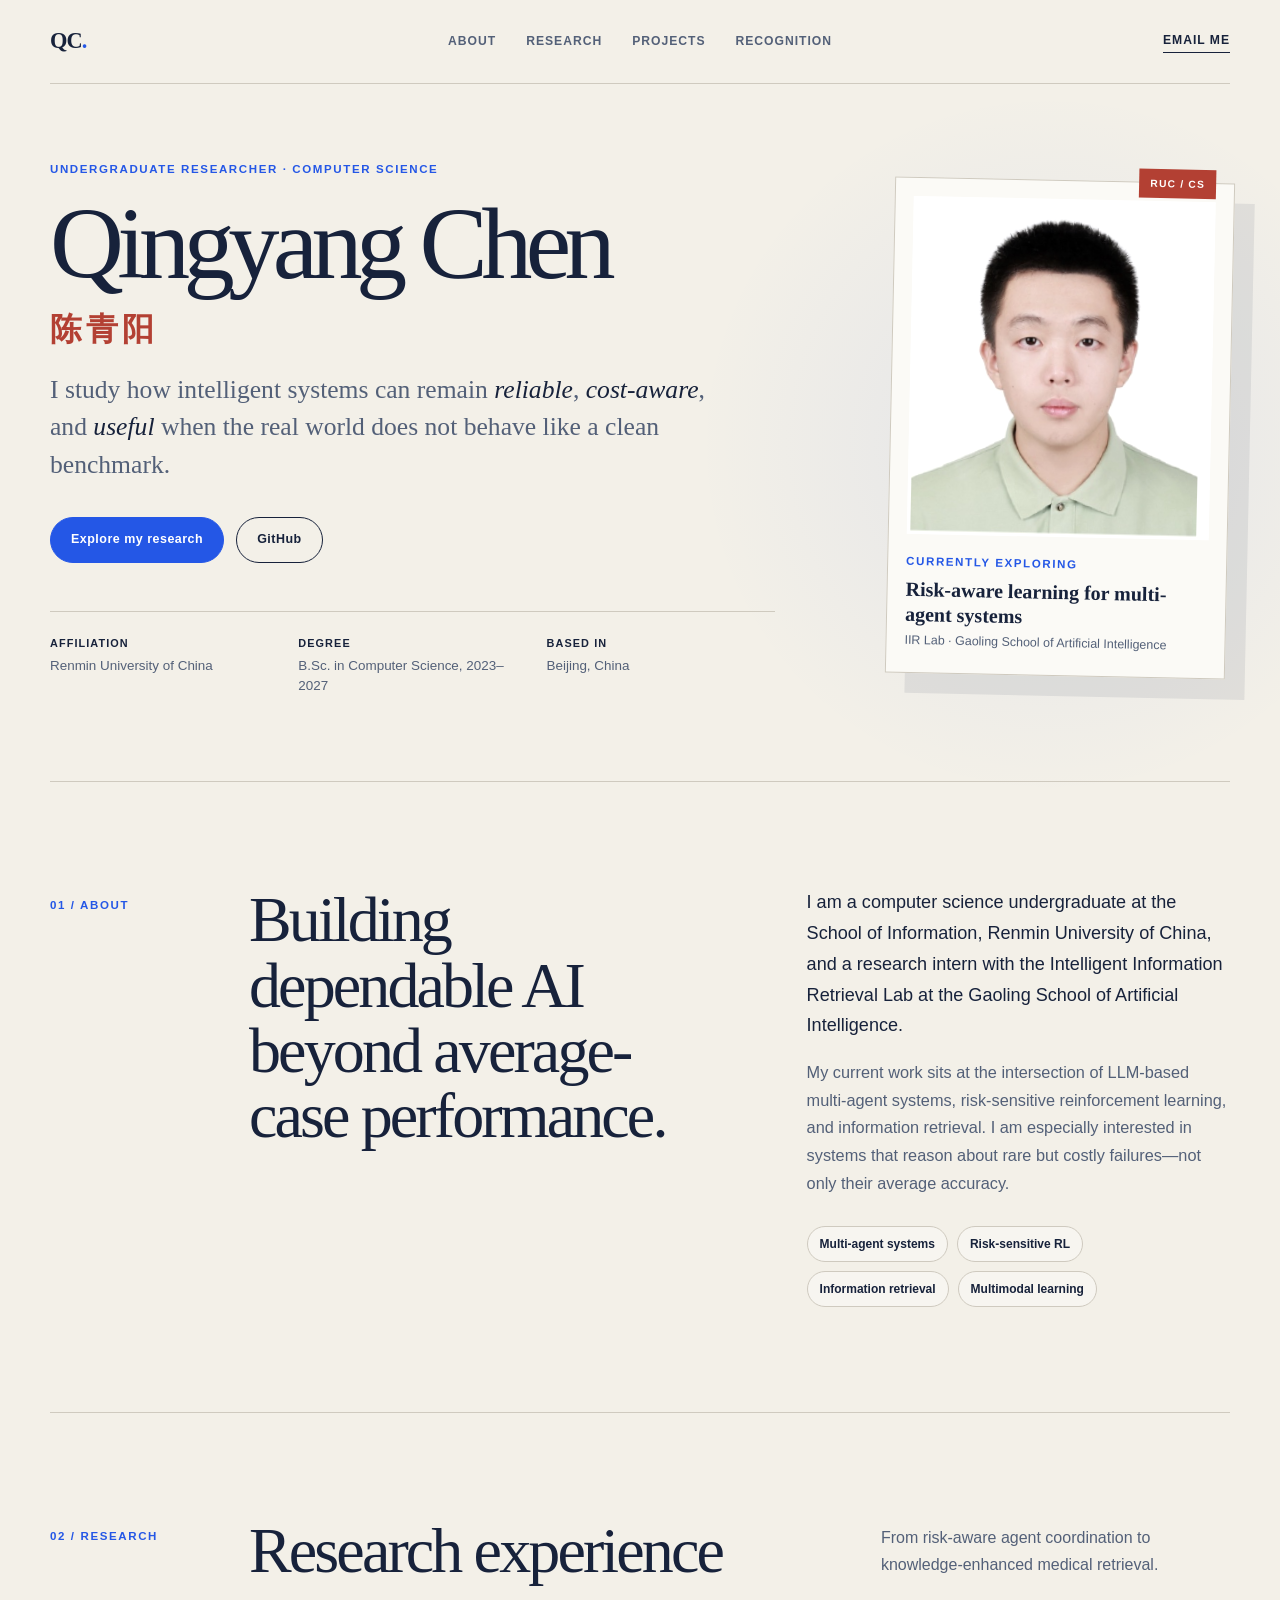
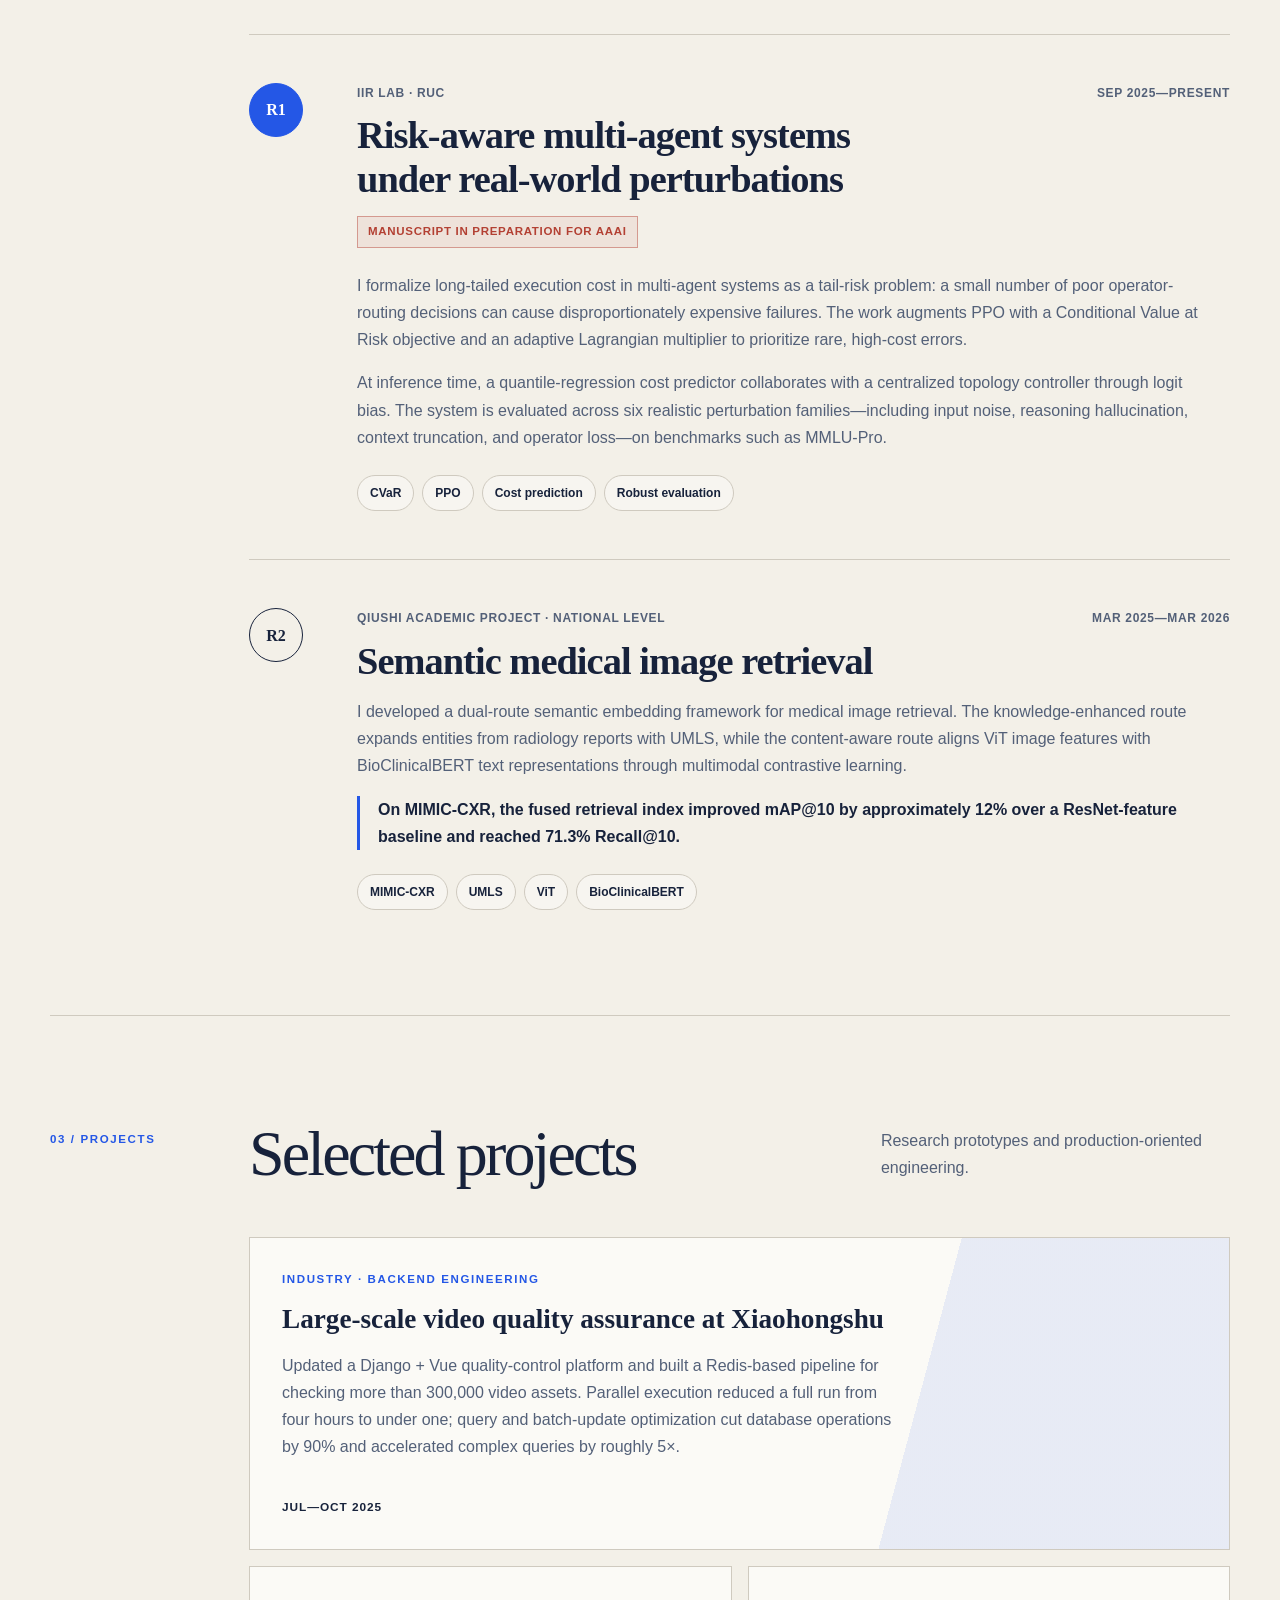
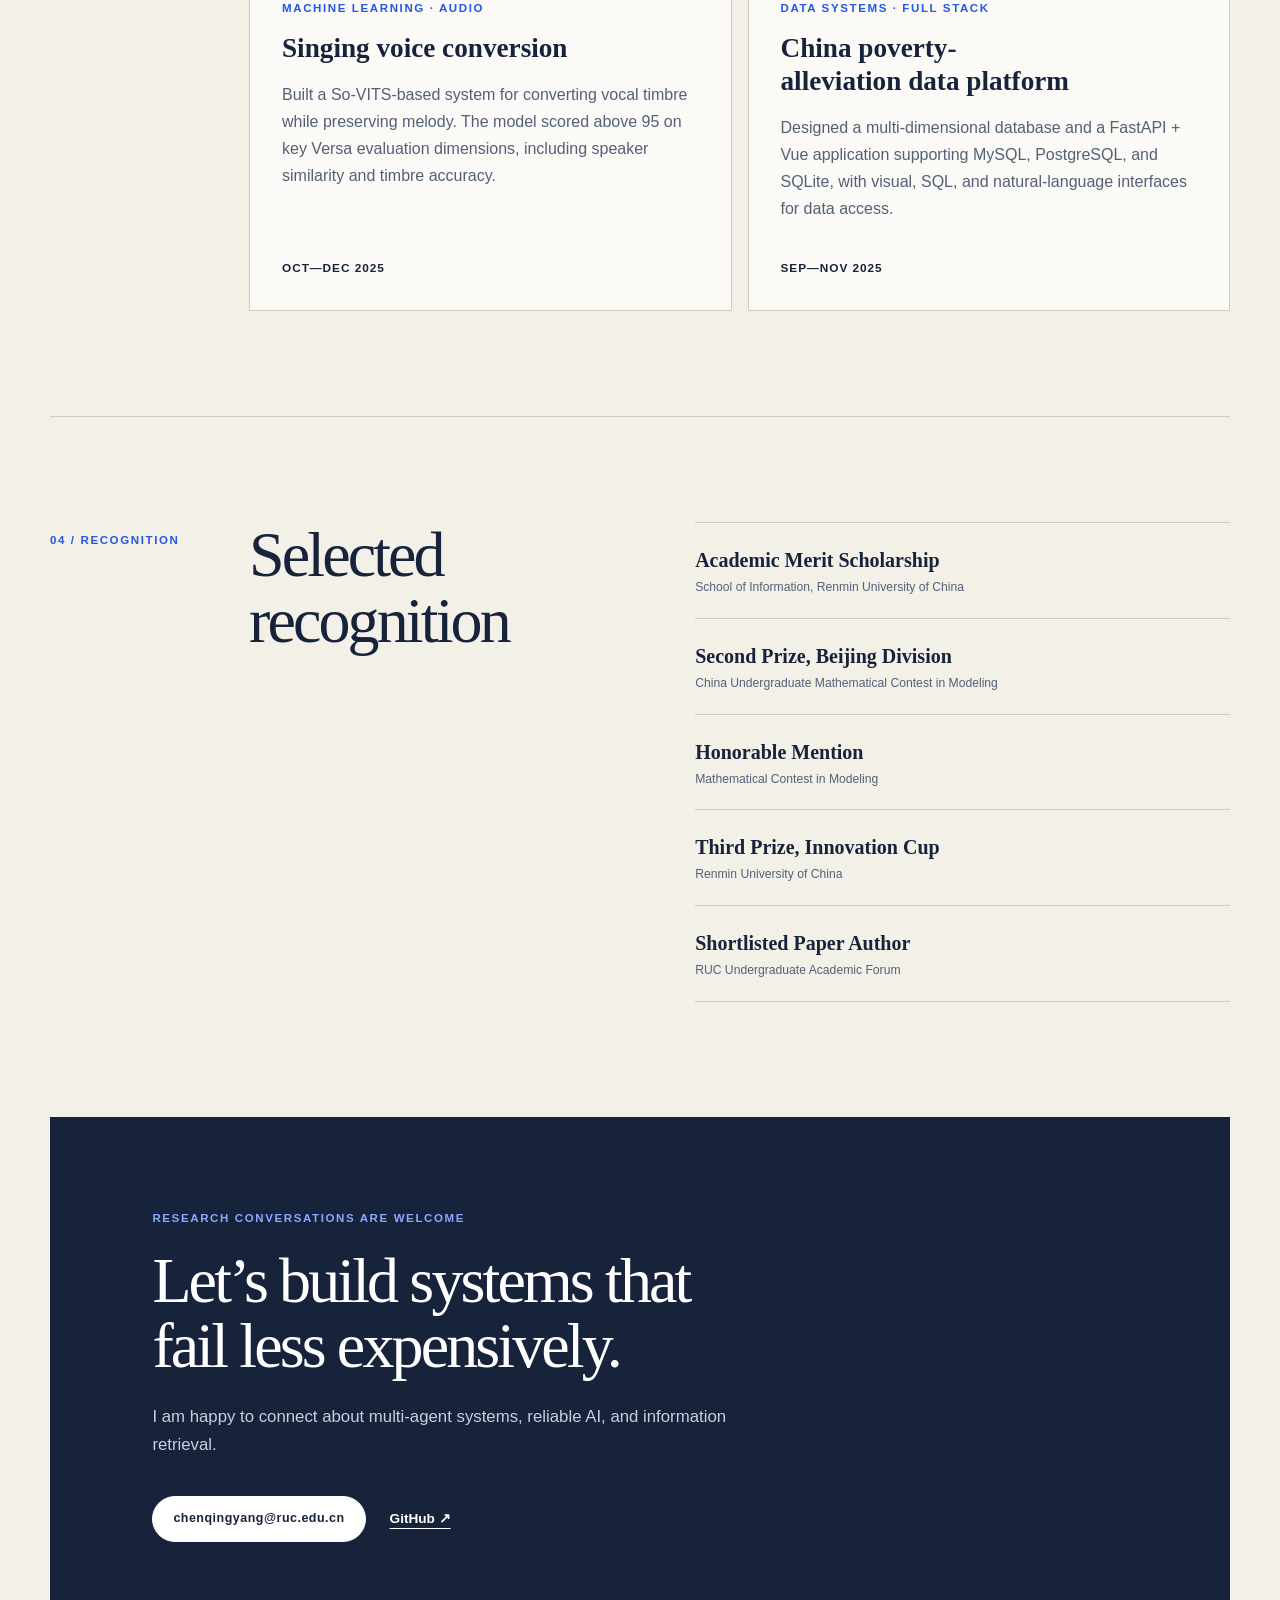
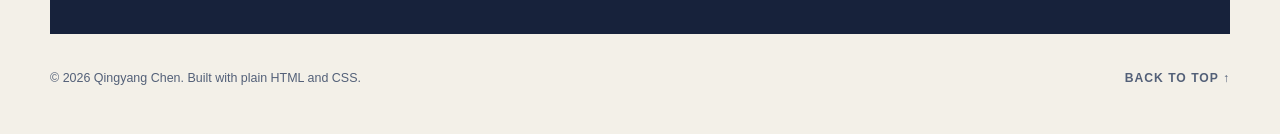
==== index.html @ 8740818a "Create academic homepage" ====
<!doctype html>
<html lang="en">
  <head>
    <meta charset="utf-8" />
    <meta name="viewport" content="width=device-width, initial-scale=1" />
    <meta
      name="description"
      content="Qingyang Chen is an undergraduate researcher at Renmin University of China, working on reliable multi-agent systems, risk-sensitive learning, and information retrieval."
    />
    <meta name="theme-color" content="#f3f0e8" />
    <meta property="og:title" content="Qingyang Chen · Academic Homepage" />
    <meta
      property="og:description"
      content="Undergraduate researcher working on reliable multi-agent systems, risk-sensitive learning, and information retrieval."
    />
    <meta property="og:type" content="website" />
    <meta property="og:url" content="https://anapplefish.github.io/" />
    <title>Qingyang Chen · Academic Homepage</title>
    <link rel="stylesheet" href="styles.css" />
  </head>
  <body>
    <a class="skip-link" href="#main">Skip to content</a>

    <header class="site-header">
      <a class="wordmark" href="#top" aria-label="Qingyang Chen, home">
        QC<span class="wordmark-dot">.</span>
      </a>
      <nav aria-label="Primary navigation">
        <a href="#about">About</a>
        <a href="#research">Research</a>
        <a href="#projects">Projects</a>
        <a href="#recognition">Recognition</a>
      </nav>
      <a class="header-contact" href="mailto:chenqingyang@ruc.edu.cn">Email me</a>
    </header>

    <main id="main">
      <section class="hero" id="top" aria-labelledby="hero-title">
        <div class="hero-copy">
          <p class="eyebrow">Undergraduate researcher · Computer science</p>
          <h1 id="hero-title">Qingyang Chen <span lang="zh-CN">陈青阳</span></h1>
          <p class="hero-lede">
            I study how intelligent systems can remain <em>reliable</em>,
            <em>cost-aware</em>, and <em>useful</em> when the real world does not
            behave like a clean benchmark.
          </p>
          <div class="hero-actions">
            <a class="button button-primary" href="#research">Explore my research</a>
            <a class="button button-secondary" href="https://github.com/anapplefish">GitHub</a>
          </div>
          <ul class="hero-facts" aria-label="Affiliation and status">
            <li><span>Affiliation</span>Renmin University of China</li>
            <li><span>Degree</span>B.Sc. in Computer Science, 2023–2027</li>
            <li><span>Based in</span>Beijing, China</li>
          </ul>
        </div>

        <aside class="portrait-card" aria-label="Profile portrait and current focus">
          <div class="portrait-frame">
            <img
              src="assets/profile.png"
              width="265"
              height="315"
              alt="Portrait of Qingyang Chen"
            />
          </div>
          <p class="portrait-label">Currently exploring</p>
          <p class="portrait-focus">Risk-aware learning for multi-agent systems</p>
          <p class="portrait-meta">IIR Lab · Gaoling School of Artificial Intelligence</p>
        </aside>
      </section>

      <section class="section about" id="about" aria-labelledby="about-title">
        <div class="section-kicker">01 / About</div>
        <div class="section-content about-grid">
          <h2 id="about-title">Building dependable AI beyond average-case performance.</h2>
          <div class="about-copy">
            <p>
              I am a computer science undergraduate at the School of Information,
              Renmin University of China, and a research intern with the Intelligent
              Information Retrieval Lab at the Gaoling School of Artificial
              Intelligence.
            </p>
            <p>
              My current work sits at the intersection of LLM-based multi-agent
              systems, risk-sensitive reinforcement learning, and information
              retrieval. I am especially interested in systems that reason about
              rare but costly failures—not only their average accuracy.
            </p>
            <div class="interest-list" aria-label="Research interests">
              <span>Multi-agent systems</span>
              <span>Risk-sensitive RL</span>
              <span>Information retrieval</span>
              <span>Multimodal learning</span>
            </div>
          </div>
        </div>
      </section>

      <section class="section research" id="research" aria-labelledby="research-title">
        <div class="section-kicker">02 / Research</div>
        <div class="section-content">
          <div class="section-heading-row">
            <h2 id="research-title">Research experience</h2>
            <p>From risk-aware agent coordination to knowledge-enhanced medical retrieval.</p>
          </div>

          <article class="research-card research-card-featured">
            <div class="research-index">R1</div>
            <div class="research-body">
              <div class="research-meta">
                <span>IIR Lab · RUC</span>
                <span>Sep 2025—Present</span>
              </div>
              <h3>Risk-aware multi-agent systems under real-world perturbations</h3>
              <p class="status-pill">Manuscript in preparation for AAAI</p>
              <p>
                I formalize long-tailed execution cost in multi-agent systems as a
                tail-risk problem: a small number of poor operator-routing decisions
                can cause disproportionately expensive failures. The work augments PPO
                with a Conditional Value at Risk objective and an adaptive Lagrangian
                multiplier to prioritize rare, high-cost errors.
              </p>
              <p>
                At inference time, a quantile-regression cost predictor collaborates
                with a centralized topology controller through logit bias. The system
                is evaluated across six realistic perturbation families—including
                input noise, reasoning hallucination, context truncation, and operator
                loss—on benchmarks such as MMLU-Pro.
              </p>
              <ul class="tag-list" aria-label="Methods used">
                <li>CVaR</li>
                <li>PPO</li>
                <li>Cost prediction</li>
                <li>Robust evaluation</li>
              </ul>
            </div>
          </article>

          <article class="research-card">
            <div class="research-index">R2</div>
            <div class="research-body">
              <div class="research-meta">
                <span>Qiushi Academic Project · National level</span>
                <span>Mar 2025—Mar 2026</span>
              </div>
              <h3>Semantic medical image retrieval</h3>
              <p>
                I developed a dual-route semantic embedding framework for medical
                image retrieval. The knowledge-enhanced route expands entities from
                radiology reports with UMLS, while the content-aware route aligns ViT
                image features with BioClinicalBERT text representations through
                multimodal contrastive learning.
              </p>
              <p class="result-line">
                On MIMIC-CXR, the fused retrieval index improved mAP@10 by approximately
                12% over a ResNet-feature baseline and reached 71.3% Recall@10.
              </p>
              <ul class="tag-list" aria-label="Methods used">
                <li>MIMIC-CXR</li>
                <li>UMLS</li>
                <li>ViT</li>
                <li>BioClinicalBERT</li>
              </ul>
            </div>
          </article>
        </div>
      </section>

      <section class="section projects" id="projects" aria-labelledby="projects-title">
        <div class="section-kicker">03 / Projects</div>
        <div class="section-content">
          <div class="section-heading-row">
            <h2 id="projects-title">Selected projects</h2>
            <p>Research prototypes and production-oriented engineering.</p>
          </div>

          <div class="project-grid">
            <article class="project-card project-card-wide">
              <p class="project-type">Industry · Backend engineering</p>
              <h3>Large-scale video quality assurance at Xiaohongshu</h3>
              <p>
                Updated a Django + Vue quality-control platform and built a Redis-based
                pipeline for checking more than 300,000 video assets. Parallel execution
                reduced a full run from four hours to under one; query and batch-update
                optimization cut database operations by 90% and accelerated complex
                queries by roughly 5×.
              </p>
              <p class="project-date">Jul—Oct 2025</p>
            </article>

            <article class="project-card">
              <p class="project-type">Machine learning · Audio</p>
              <h3>Singing voice conversion</h3>
              <p>
                Built a So-VITS-based system for converting vocal timbre while
                preserving melody. The model scored above 95 on key Versa evaluation
                dimensions, including speaker similarity and timbre accuracy.
              </p>
              <p class="project-date">Oct—Dec 2025</p>
            </article>

            <article class="project-card">
              <p class="project-type">Data systems · Full stack</p>
              <h3>China poverty-alleviation data platform</h3>
              <p>
                Designed a multi-dimensional database and a FastAPI + Vue application
                supporting MySQL, PostgreSQL, and SQLite, with visual, SQL, and
                natural-language interfaces for data access.
              </p>
              <p class="project-date">Sep—Nov 2025</p>
            </article>
          </div>
        </div>
      </section>

      <section class="section recognition" id="recognition" aria-labelledby="recognition-title">
        <div class="section-kicker">04 / Recognition</div>
        <div class="section-content recognition-grid">
          <h2 id="recognition-title">Selected recognition</h2>
          <ul class="recognition-list">
            <li><span>Academic Merit Scholarship</span><small>School of Information, Renmin University of China</small></li>
            <li><span>Second Prize, Beijing Division</span><small>China Undergraduate Mathematical Contest in Modeling</small></li>
            <li><span>Honorable Mention</span><small>Mathematical Contest in Modeling</small></li>
            <li><span>Third Prize, Innovation Cup</span><small>Renmin University of China</small></li>
            <li><span>Shortlisted Paper Author</span><small>RUC Undergraduate Academic Forum</small></li>
          </ul>
        </div>
      </section>

      <section class="contact" aria-labelledby="contact-title">
        <p class="eyebrow">Research conversations are welcome</p>
        <h2 id="contact-title">Let’s build systems that fail less expensively.</h2>
        <p>
          I am happy to connect about multi-agent systems, reliable AI, and
          information retrieval.
        </p>
        <div class="contact-links">
          <a class="button button-light" href="mailto:chenqingyang@ruc.edu.cn">chenqingyang@ruc.edu.cn</a>
          <a class="text-link" href="https://github.com/anapplefish">GitHub ↗</a>
        </div>
      </section>
    </main>

    <footer>
      <p>© 2026 Qingyang Chen. Built with plain HTML and CSS.</p>
      <a href="#top">Back to top ↑</a>
    </footer>
  </body>
</html>
---- styles.css ----
:root {
  --paper: #f3f0e8;
  --paper-light: #fbfaf6;
  --ink: #17223b;
  --ink-soft: #536078;
  --blue: #2457e6;
  --blue-dark: #173aa4;
  --line: #cfcabf;
  --red: #b34033;
  --serif: Georgia, "Times New Roman", "Noto Serif", serif;
  --sans: Inter, ui-sans-serif, -apple-system, BlinkMacSystemFont, "Segoe UI",
    "Noto Sans", "Microsoft YaHei", sans-serif;
  --page: min(1180px, calc(100vw - 48px));
}

* { box-sizing: border-box; }
html { scroll-behavior: smooth; }

body {
  margin: 0;
  background:
    radial-gradient(circle at 82% 9%, rgba(36, 87, 230, 0.08), transparent 22rem),
    var(--paper);
  color: var(--ink);
  font-family: var(--sans);
  font-size: 16px;
  line-height: 1.7;
  text-rendering: optimizeLegibility;
}

a { color: inherit; }

.skip-link {
  position: fixed;
  z-index: 100;
  top: 12px;
  left: 12px;
  transform: translateY(-160%);
  background: var(--ink);
  color: white;
  padding: 8px 14px;
  border-radius: 4px;
}

.skip-link:focus { transform: translateY(0); }

.site-header {
  width: var(--page);
  height: 84px;
  margin: 0 auto;
  display: grid;
  grid-template-columns: 1fr auto 1fr;
  align-items: center;
  border-bottom: 1px solid var(--line);
}

.wordmark {
  justify-self: start;
  font-family: var(--serif);
  font-size: 1.4rem;
  font-weight: 700;
  text-decoration: none;
  letter-spacing: -0.04em;
}

.wordmark-dot { color: var(--blue); }
nav { display: flex; gap: 30px; }

nav a,
.header-contact,
footer a {
  font-size: 0.76rem;
  font-weight: 750;
  letter-spacing: 0.08em;
  text-decoration: none;
  text-transform: uppercase;
}

nav a { color: var(--ink-soft); }

nav a:hover,
nav a:focus-visible,
.header-contact:hover,
.header-contact:focus-visible { color: var(--blue); }

.header-contact {
  justify-self: end;
  padding-bottom: 2px;
  border-bottom: 1px solid currentColor;
}

.hero {
  width: var(--page);
  min-height: 690px;
  margin: 0 auto;
  display: grid;
  grid-template-columns: minmax(0, 1fr) 340px;
  gap: 9vw;
  align-items: center;
  padding: 76px 0 86px;
}

.eyebrow,
.section-kicker,
.portrait-label,
.project-type {
  margin: 0;
  color: var(--blue);
  font-size: 0.72rem;
  font-weight: 800;
  letter-spacing: 0.14em;
  text-transform: uppercase;
}

h1, h2, h3, p { margin-top: 0; }
h1, h2, h3 { text-wrap: balance; }

h1 {
  max-width: 770px;
  margin: 18px 0 28px;
  font-family: var(--serif);
  font-size: clamp(4rem, 8vw, 7.4rem);
  font-weight: 500;
  letter-spacing: -0.065em;
  line-height: 0.9;
}

h1 span {
  display: block;
  margin-top: 25px;
  color: var(--red);
  font-family: var(--sans);
  font-size: 0.31em;
  font-weight: 650;
  letter-spacing: 0.12em;
}

.hero-lede {
  max-width: 690px;
  color: var(--ink-soft);
  font-family: var(--serif);
  font-size: clamp(1.28rem, 2vw, 1.7rem);
  line-height: 1.45;
}

.hero-lede em { color: var(--ink); }

.hero-actions {
  display: flex;
  flex-wrap: wrap;
  gap: 12px;
  margin: 34px 0 48px;
}

.button {
  display: inline-flex;
  align-items: center;
  justify-content: center;
  min-height: 46px;
  padding: 0 20px;
  border: 1px solid var(--ink);
  border-radius: 999px;
  font-size: 0.78rem;
  font-weight: 780;
  letter-spacing: 0.04em;
  text-decoration: none;
  transition: transform 160ms ease, background 160ms ease, color 160ms ease;
}

.button:hover,
.button:focus-visible { transform: translateY(-2px); }

.button-primary {
  border-color: var(--blue);
  background: var(--blue);
  color: white;
}

.button-primary:hover,
.button-primary:focus-visible { background: var(--blue-dark); }

.button-secondary:hover,
.button-secondary:focus-visible { background: var(--ink); color: white; }

.hero-facts {
  display: grid;
  grid-template-columns: repeat(3, 1fr);
  gap: 20px;
  margin: 0;
  padding: 24px 0 0;
  border-top: 1px solid var(--line);
  list-style: none;
  color: var(--ink-soft);
  font-size: 0.84rem;
  line-height: 1.45;
}

.hero-facts span {
  display: block;
  margin-bottom: 5px;
  color: var(--ink);
  font-size: 0.68rem;
  font-weight: 800;
  letter-spacing: 0.1em;
  text-transform: uppercase;
}

.portrait-card {
  position: relative;
  padding: 18px 18px 22px;
  background: var(--paper-light);
  border: 1px solid var(--line);
  box-shadow: 20px 20px 0 rgba(23, 34, 59, 0.08);
  transform: rotate(1.2deg);
}

.portrait-card::before {
  content: "RUC / CS";
  position: absolute;
  top: -14px;
  right: 18px;
  padding: 6px 11px;
  background: var(--red);
  color: white;
  font-size: 0.64rem;
  font-weight: 800;
  letter-spacing: 0.12em;
}

.portrait-frame {
  aspect-ratio: 1 / 1.12;
  overflow: hidden;
  background: #fff;
}

.portrait-frame img {
  width: 100%;
  height: 100%;
  object-fit: cover;
  object-position: center 32%;
  filter: saturate(0.88) contrast(1.03);
}

.portrait-label { margin-top: 18px; }

.portrait-focus {
  margin: 5px 0 4px;
  font-family: var(--serif);
  font-size: 1.25rem;
  font-weight: 700;
  line-height: 1.25;
}

.portrait-meta {
  margin: 0;
  color: var(--ink-soft);
  font-size: 0.78rem;
  line-height: 1.5;
}

.section {
  width: var(--page);
  margin: 0 auto;
  display: grid;
  grid-template-columns: 145px minmax(0, 1fr);
  gap: 54px;
  padding: 105px 0;
  border-top: 1px solid var(--line);
}

.section-kicker { padding-top: 9px; }

h2 {
  margin-bottom: 28px;
  font-family: var(--serif);
  font-size: clamp(2.45rem, 5vw, 4.9rem);
  font-weight: 500;
  letter-spacing: -0.045em;
  line-height: 1.02;
}

.about-grid {
  display: grid;
  grid-template-columns: 1.05fr 0.95fr;
  gap: 7vw;
  align-items: start;
}

.about-grid h2 { margin: 0; }

.about-copy {
  color: var(--ink-soft);
  font-size: 1.02rem;
}

.about-copy p:first-child { color: var(--ink); font-size: 1.13rem; }

.interest-list {
  display: flex;
  flex-wrap: wrap;
  gap: 9px;
  margin-top: 28px;
}

.interest-list span,
.tag-list li {
  border: 1px solid var(--line);
  border-radius: 999px;
  padding: 7px 12px;
  background: rgba(255, 255, 255, 0.34);
  color: var(--ink);
  font-size: 0.75rem;
  font-weight: 700;
}

.section-heading-row {
  display: grid;
  grid-template-columns: minmax(0, 1.25fr) minmax(220px, 0.75fr);
  gap: 50px;
  align-items: end;
  margin-bottom: 50px;
}

.section-heading-row h2 { margin: 0; }
.section-heading-row > p { margin: 0 0 5px; color: var(--ink-soft); }

.research-card {
  display: grid;
  grid-template-columns: 78px minmax(0, 1fr);
  gap: 30px;
  padding: 48px 0;
  border-top: 1px solid var(--line);
}

.research-card:last-child { padding-bottom: 0; }

.research-index {
  display: flex;
  width: 54px;
  height: 54px;
  align-items: center;
  justify-content: center;
  border: 1px solid var(--ink);
  border-radius: 50%;
  font-family: var(--serif);
  font-weight: 700;
}

.research-card-featured .research-index {
  border-color: var(--blue);
  background: var(--blue);
  color: white;
}

.research-meta {
  display: flex;
  justify-content: space-between;
  gap: 20px;
  margin-bottom: 10px;
  color: var(--ink-soft);
  font-size: 0.75rem;
  font-weight: 750;
  letter-spacing: 0.055em;
  text-transform: uppercase;
}

.research-body h3 {
  margin-bottom: 15px;
  font-family: var(--serif);
  font-size: clamp(1.8rem, 3vw, 2.65rem);
  font-weight: 600;
  letter-spacing: -0.025em;
  line-height: 1.15;
}

.research-body > p:not(.status-pill) { max-width: 850px; color: var(--ink-soft); }

.status-pill {
  display: inline-block;
  margin-bottom: 24px;
  padding: 5px 10px;
  border: 1px solid rgba(179, 64, 51, 0.45);
  background: rgba(179, 64, 51, 0.08);
  color: var(--red);
  font-size: 0.72rem;
  font-weight: 800;
  letter-spacing: 0.06em;
  text-transform: uppercase;
}

.result-line {
  padding-left: 18px;
  border-left: 3px solid var(--blue);
  color: var(--ink) !important;
  font-weight: 650;
}

.tag-list {
  display: flex;
  flex-wrap: wrap;
  gap: 8px;
  margin: 24px 0 0;
  padding: 0;
  list-style: none;
}

.project-grid {
  display: grid;
  grid-template-columns: repeat(2, minmax(0, 1fr));
  gap: 16px;
}

.project-card {
  min-height: 330px;
  padding: 32px;
  display: flex;
  flex-direction: column;
  background: var(--paper-light);
  border: 1px solid var(--line);
}

.project-card-wide {
  grid-column: 1 / -1;
  min-height: 300px;
  padding-right: 34%;
  background:
    linear-gradient(105deg, var(--paper-light) 0 67%, rgba(36, 87, 230, 0.09) 67%),
    var(--paper-light);
}

.project-card h3 {
  margin: 14px 0 16px;
  font-family: var(--serif);
  font-size: 1.7rem;
  line-height: 1.2;
}

.project-card > p:not(.project-type):not(.project-date) { color: var(--ink-soft); }

.project-date {
  margin: auto 0 0;
  padding-top: 20px;
  color: var(--ink);
  font-size: 0.74rem;
  font-weight: 800;
  letter-spacing: 0.08em;
  text-transform: uppercase;
}

.recognition-grid {
  display: grid;
  grid-template-columns: 0.8fr 1.2fr;
  gap: 7vw;
}

.recognition-grid h2 { margin: 0; }

.recognition-list {
  margin: 0;
  padding: 0;
  list-style: none;
}

.recognition-list li {
  padding: 20px 0;
  border-top: 1px solid var(--line);
}

.recognition-list li:last-child { border-bottom: 1px solid var(--line); }
.recognition-list span, .recognition-list small { display: block; }

.recognition-list span {
  font-family: var(--serif);
  font-size: 1.25rem;
  font-weight: 700;
}

.recognition-list small { color: var(--ink-soft); font-size: 0.76rem; }

.contact {
  width: var(--page);
  margin: 10px auto 0;
  padding: 92px clamp(30px, 8vw, 110px);
  background: var(--ink);
  color: white;
}

.contact .eyebrow { color: #8ca8ff; }
.contact h2 { max-width: 850px; margin: 20px 0 24px; }

.contact > p:not(.eyebrow) {
  max-width: 620px;
  color: #c8cfdd;
  font-size: 1.05rem;
}

.contact-links {
  display: flex;
  flex-wrap: wrap;
  gap: 24px;
  align-items: center;
  margin-top: 36px;
}

.button-light { border-color: white; background: white; color: var(--ink); }

.button-light:hover,
.button-light:focus-visible { background: transparent; color: white; }

.text-link {
  color: white;
  font-size: 0.85rem;
  font-weight: 800;
  text-decoration-thickness: 1px;
  text-underline-offset: 5px;
}

footer {
  width: var(--page);
  margin: 0 auto;
  padding: 34px 0 45px;
  display: flex;
  justify-content: space-between;
  gap: 30px;
  color: var(--ink-soft);
  font-size: 0.78rem;
}

footer p { margin: 0; }

@media (max-width: 900px) {
  .site-header { grid-template-columns: 1fr auto; }
  nav { display: none; }
  .hero { grid-template-columns: 1fr 280px; gap: 7vw; }
  .hero-facts { grid-template-columns: 1fr; gap: 14px; }
  .section { grid-template-columns: 1fr; gap: 22px; }
  .section-kicker { padding: 0; }
  .about-grid, .recognition-grid { grid-template-columns: 1fr; gap: 40px; }
}

@media (max-width: 680px) {
  :root { --page: calc(100vw - 30px); }
  .site-header { height: 70px; }

  .hero {
    min-height: auto;
    grid-template-columns: 1fr;
    padding: 58px 0 72px;
  }

  .hero-copy { display: contents; }
  .hero-copy > :not(.hero-facts) { order: 0; }

  .portrait-card {
    order: 1;
    width: min(84vw, 330px);
    margin: 24px auto 18px;
  }

  .hero-facts { order: 2; }
  h1 { font-size: clamp(3.8rem, 20vw, 5.6rem); }
  .hero-actions { margin-bottom: 28px; }
  .section { padding: 78px 0; }
  .section-heading-row, .project-grid { grid-template-columns: 1fr; }

  .section-heading-row {
    gap: 18px;
    margin-bottom: 32px;
  }

  .research-card { grid-template-columns: 1fr; gap: 18px; }

  .research-meta {
    align-items: flex-start;
    flex-direction: column;
    gap: 4px;
  }

  .project-card-wide {
    grid-column: auto;
    min-height: 330px;
    padding-right: 32px;
    background: var(--paper-light);
  }

  .contact { padding: 66px 24px; }
  .contact .button { width: 100%; font-size: 0.7rem; }
  footer { flex-direction: column; }
}

@media (prefers-reduced-motion: reduce) {
  html { scroll-behavior: auto; }
  .button { transition: none; }
}
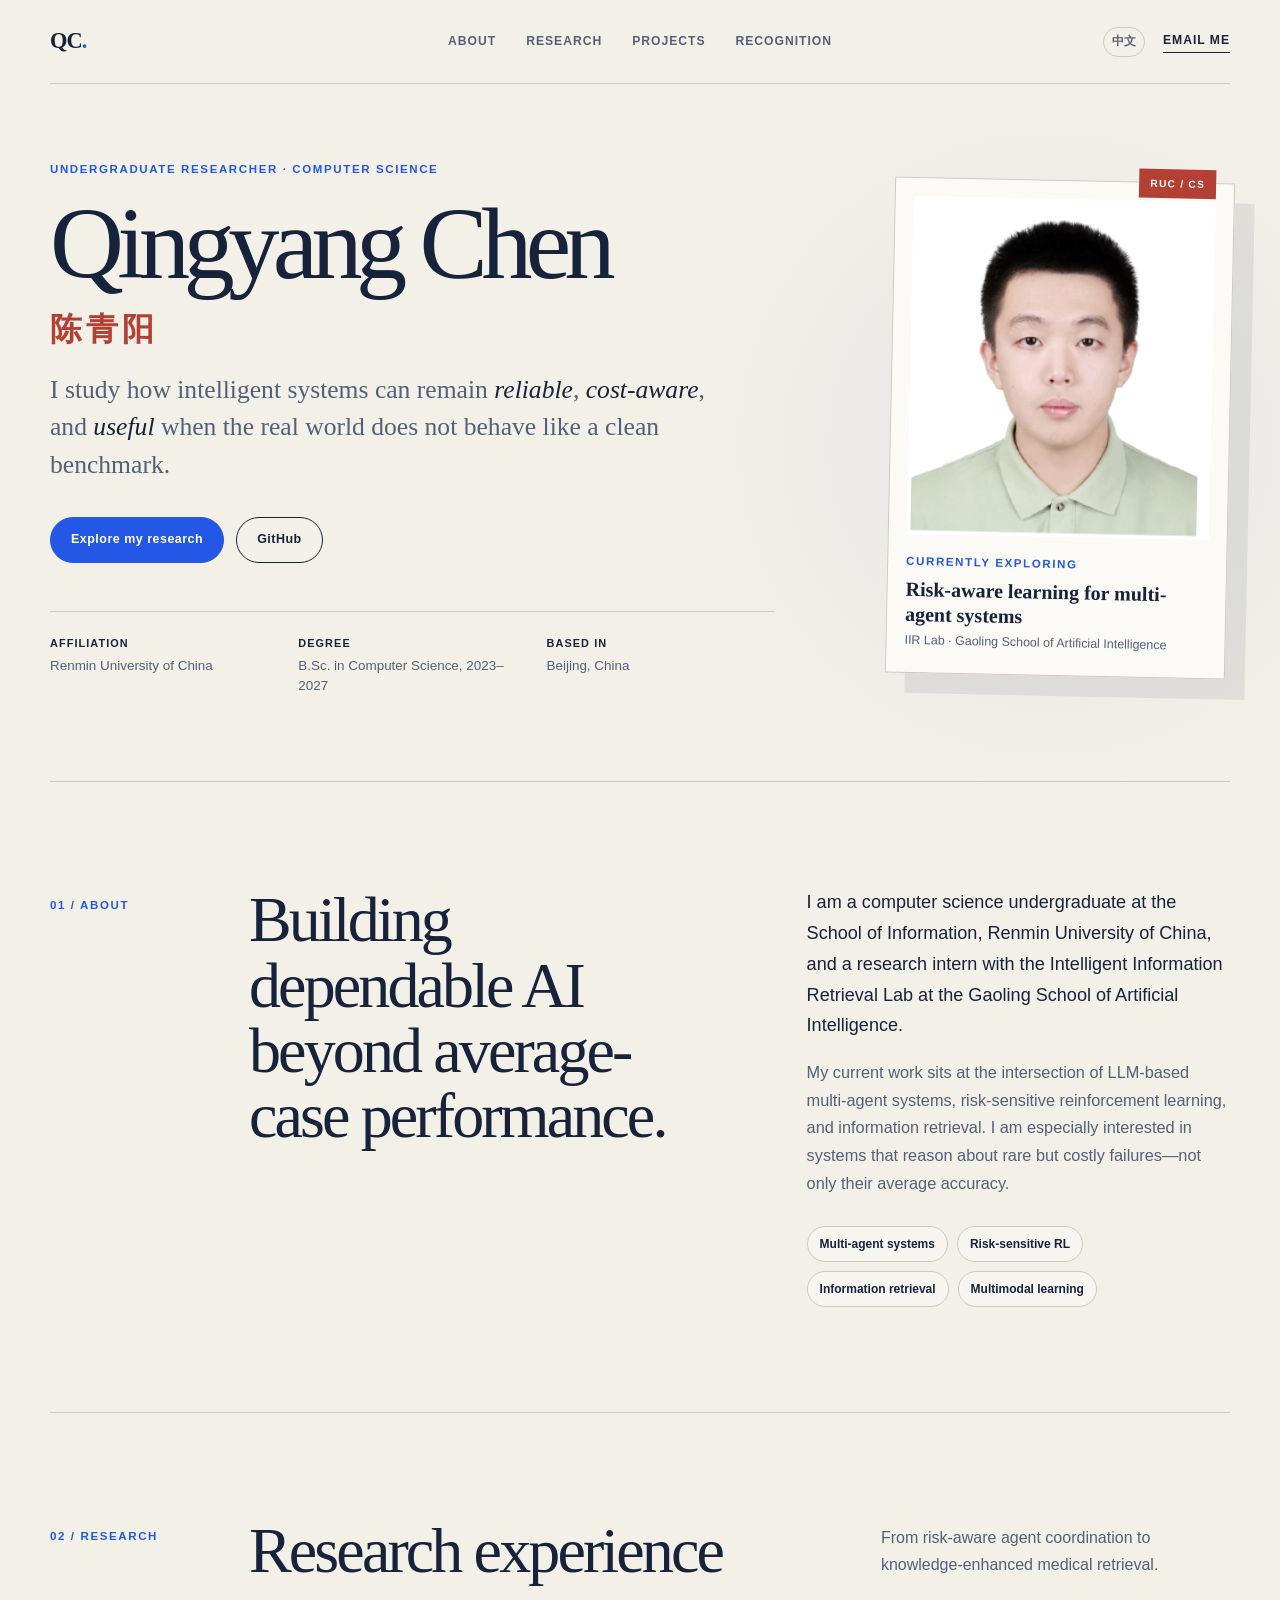
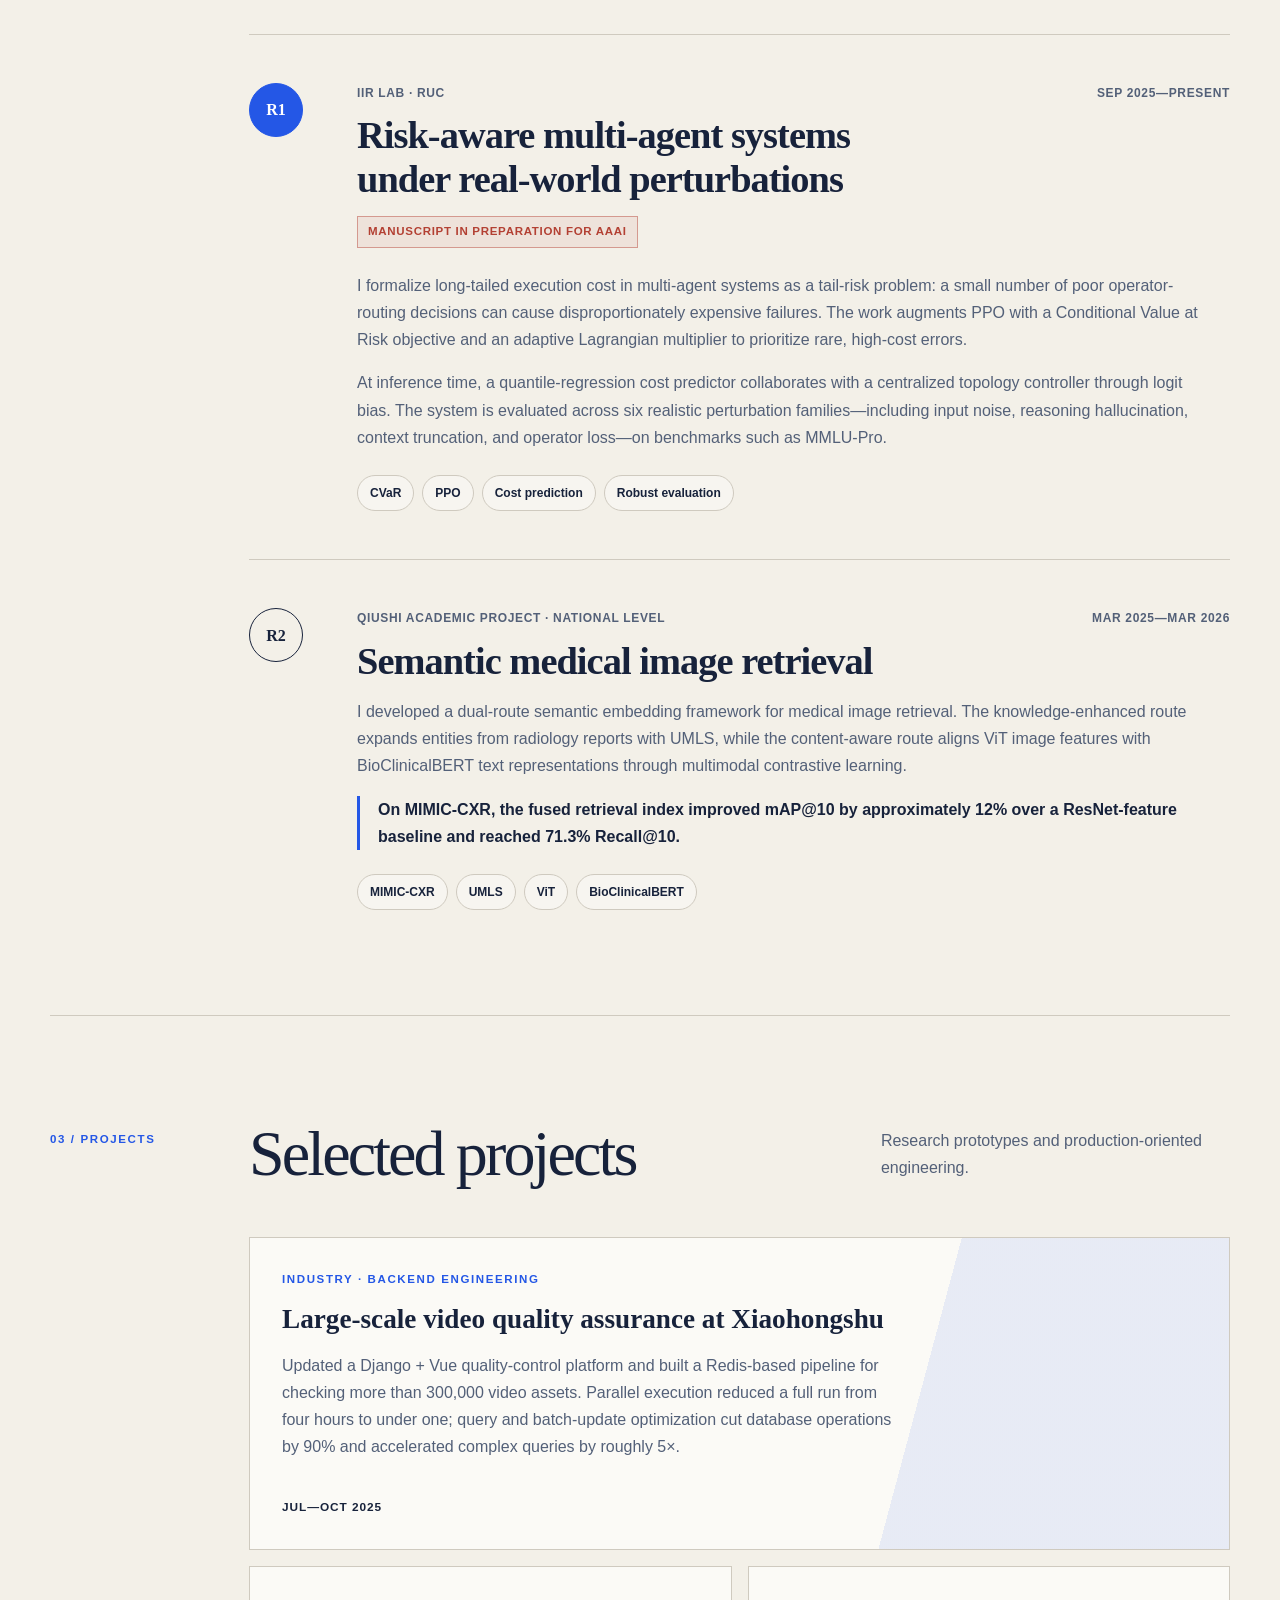
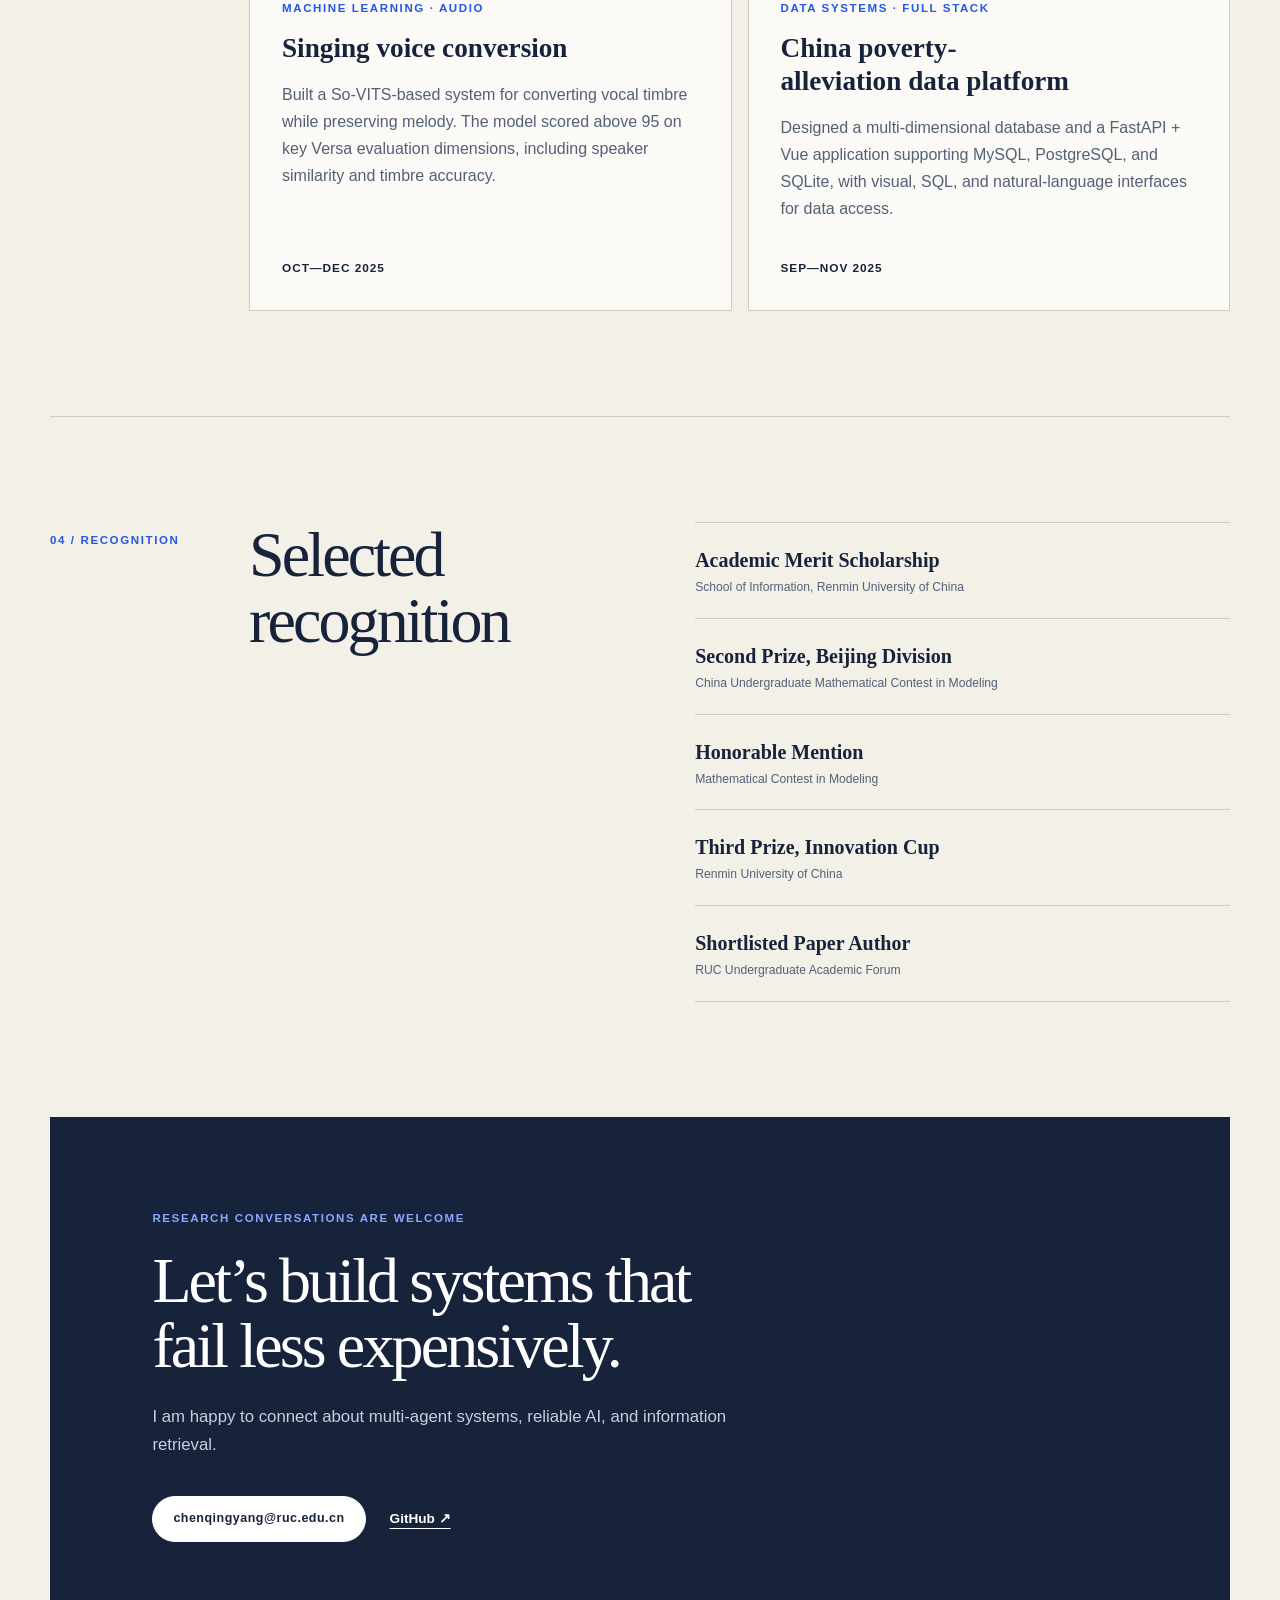
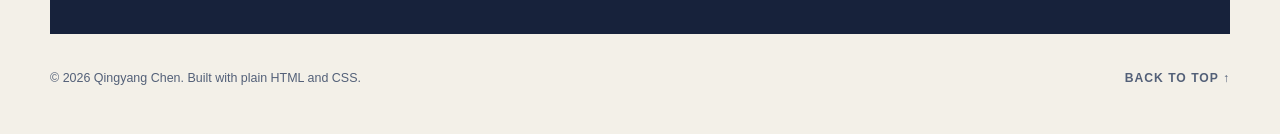
==== commit 35a5632b: "Add Chinese homepage" ====
--- a/index.html
+++ b/index.html
@@ -15,6 +15,10 @@
     />
     <meta property="og:type" content="website" />
     <meta property="og:url" content="https://anapplefish.github.io/" />
+    <link rel="canonical" href="https://anapplefish.github.io/" />
+    <link rel="alternate" hreflang="en" href="https://anapplefish.github.io/" />
+    <link rel="alternate" hreflang="zh-CN" href="https://anapplefish.github.io/zh/" />
+    <link rel="alternate" hreflang="x-default" href="https://anapplefish.github.io/" />
     <title>Qingyang Chen · Academic Homepage</title>
     <link rel="stylesheet" href="styles.css" />
   </head>
@@ -31,7 +35,10 @@
         <a href="#projects">Projects</a>
         <a href="#recognition">Recognition</a>
       </nav>
-      <a class="header-contact" href="mailto:chenqingyang@ruc.edu.cn">Email me</a>
+      <div class="header-tools">
+        <a class="lang-switch" href="zh/" lang="zh-CN" aria-label="切换到中文">中文</a>
+        <a class="header-contact" href="mailto:chenqingyang@ruc.edu.cn">Email me</a>
+      </div>
     </header>
 
     <main id="main">
--- a/styles.css
+++ b/styles.css
@@ -84,9 +84,39 @@
 .header-contact:focus-visible { color: var(--blue); }
 
 .header-contact {
-  justify-self: end;
   padding-bottom: 2px;
   border-bottom: 1px solid currentColor;
+}
+
+.header-tools {
+  justify-self: end;
+  display: flex;
+  align-items: center;
+  gap: 18px;
+}
+
+.lang-switch {
+  display: inline-flex;
+  min-width: 42px;
+  height: 30px;
+  align-items: center;
+  justify-content: center;
+  border: 1px solid var(--line);
+  border-radius: 999px;
+  color: var(--ink-soft);
+  font-size: 0.74rem;
+  font-weight: 800;
+  letter-spacing: 0.04em;
+  line-height: 1;
+  text-decoration: none;
+  transition: border-color 160ms ease, color 160ms ease, background 160ms ease;
+}
+
+.lang-switch:hover,
+.lang-switch:focus-visible {
+  border-color: var(--blue);
+  background: rgba(36, 87, 230, 0.06);
+  color: var(--blue);
 }
 
 .hero {
@@ -541,6 +571,8 @@
 @media (max-width: 680px) {
   :root { --page: calc(100vw - 30px); }
   .site-header { height: 70px; }
+  .header-tools { gap: 10px; }
+  .header-contact { font-size: 0.68rem; }
 
   .hero {
     min-height: auto;
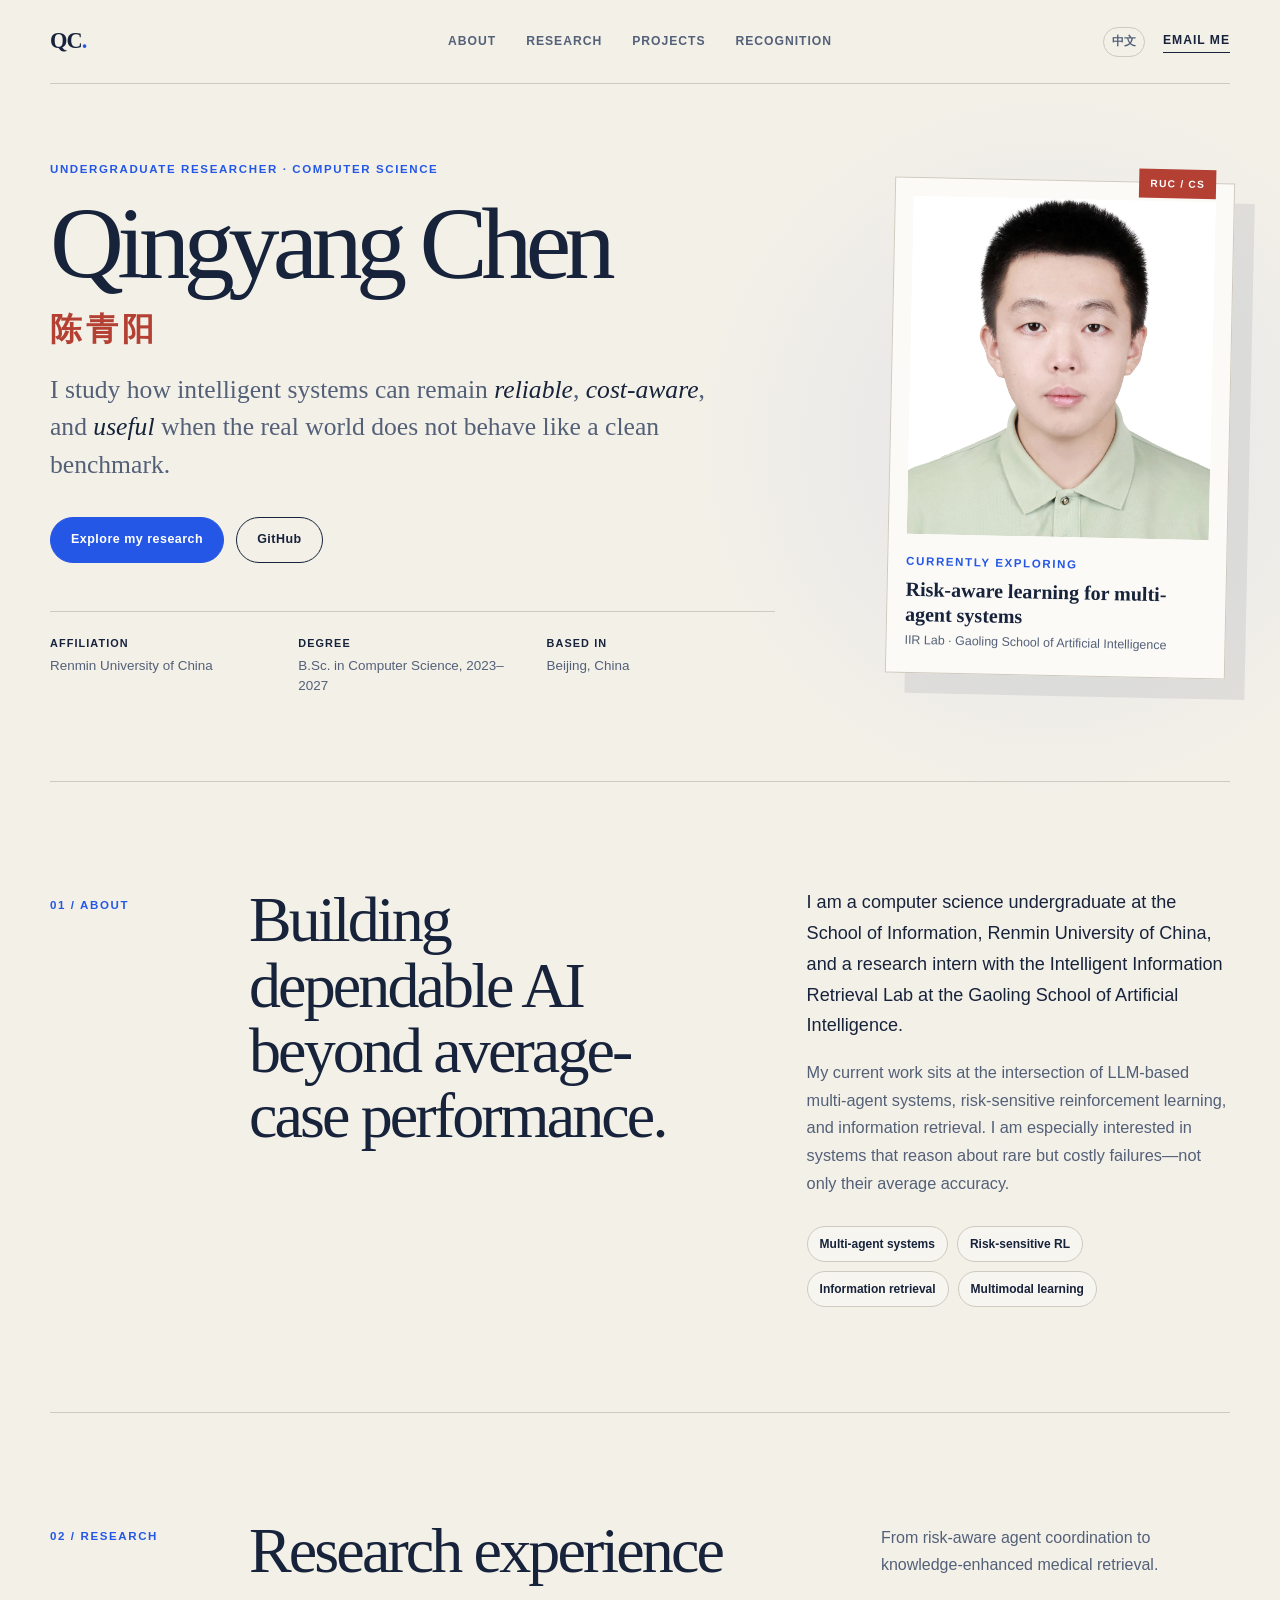
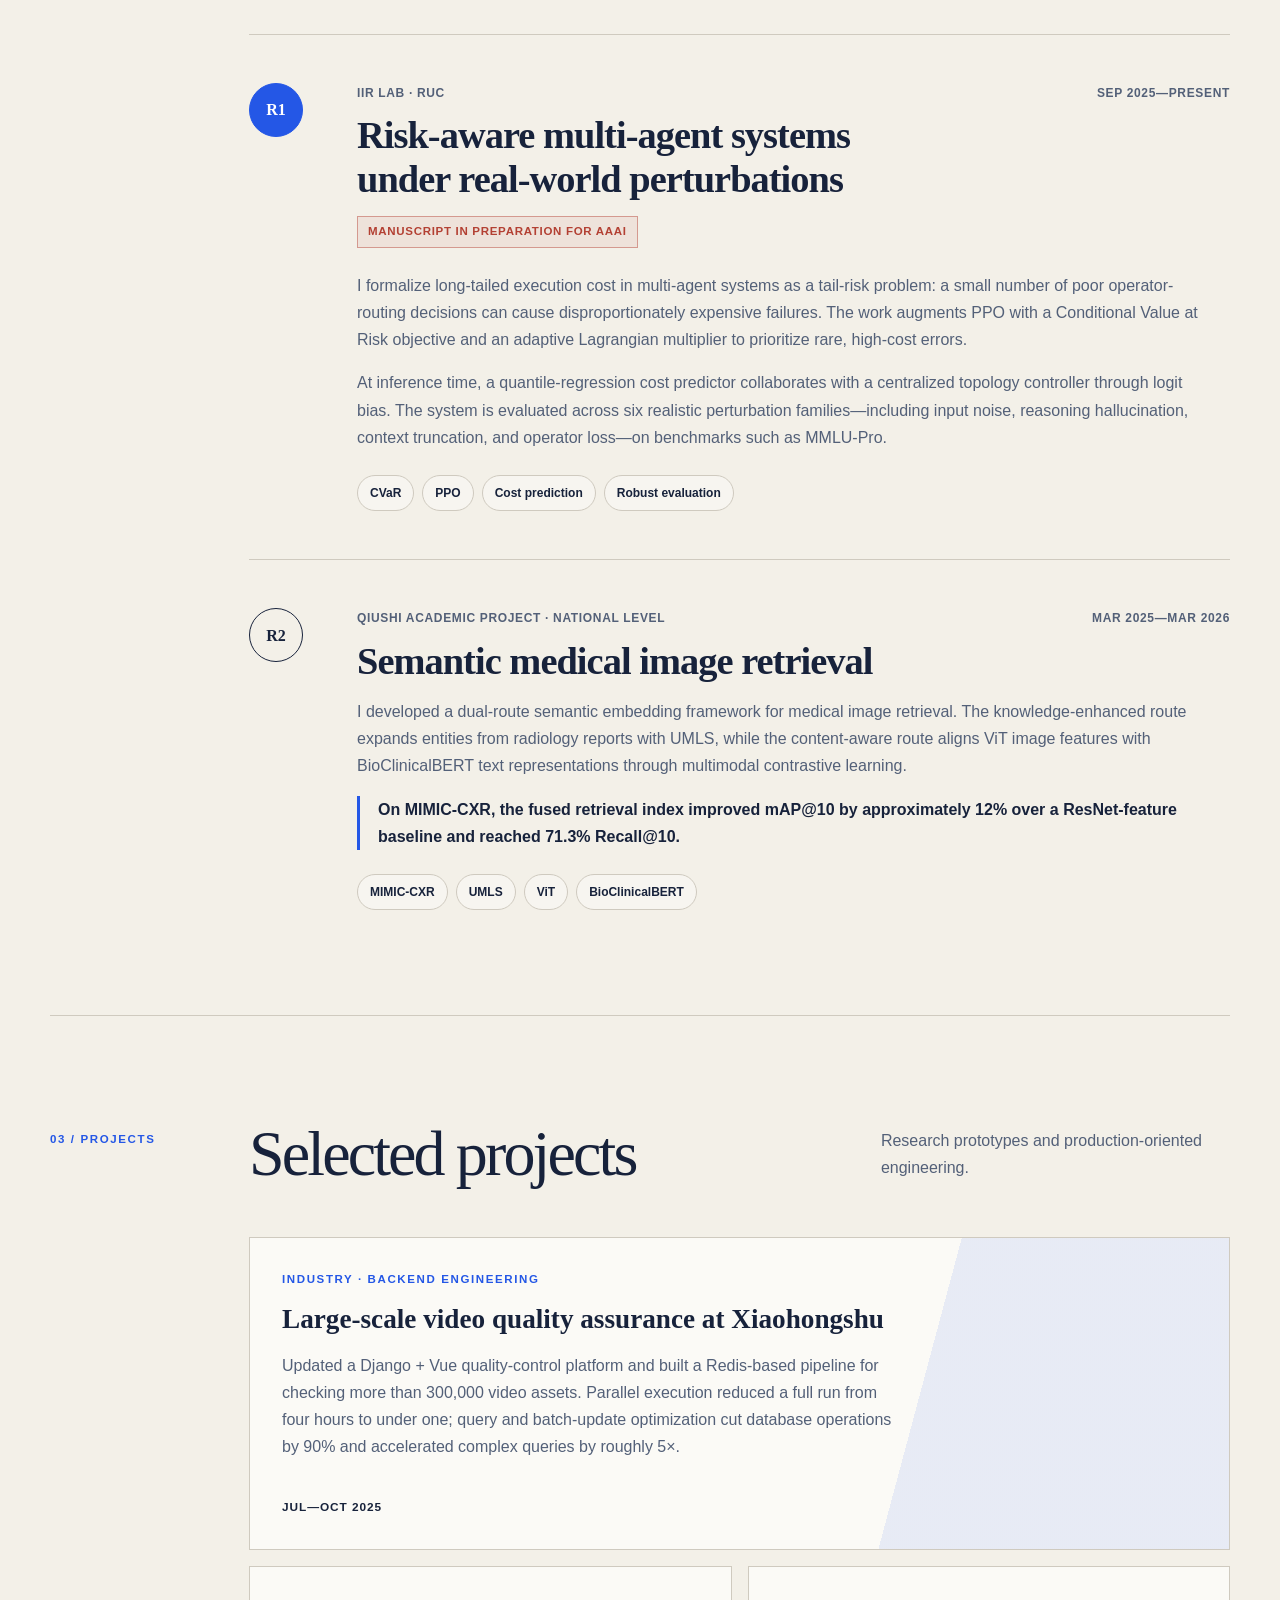
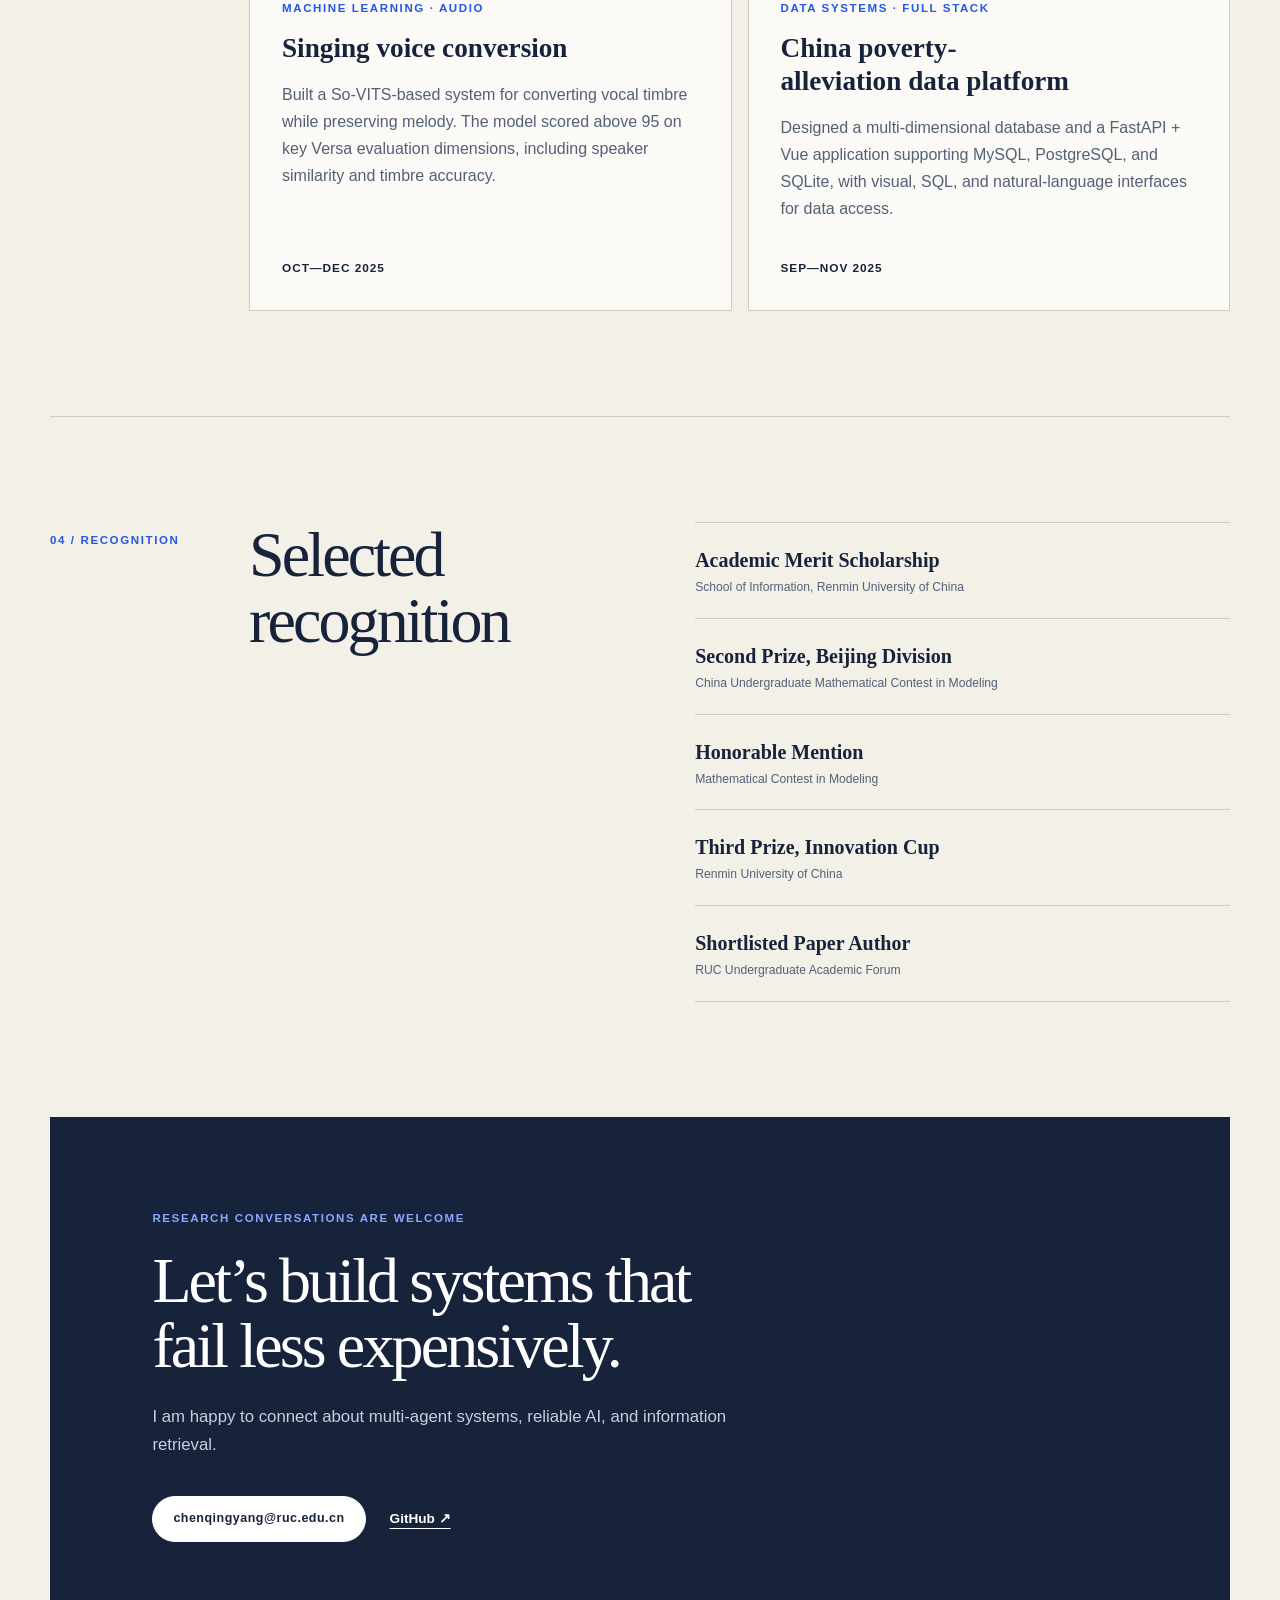
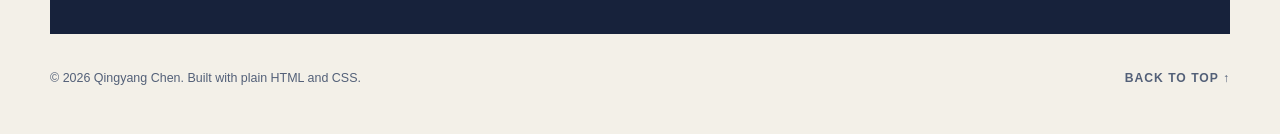
==== commit 4538b48f: "Replace profile portrait" ====
--- a/index.html
+++ b/index.html
@@ -65,9 +65,9 @@
         <aside class="portrait-card" aria-label="Profile portrait and current focus">
           <div class="portrait-frame">
             <img
-              src="assets/profile.png"
-              width="265"
-              height="315"
+              src="assets/profile.jpg"
+              width="2098"
+              height="2998"
               alt="Portrait of Qingyang Chen"
             />
           </div>
